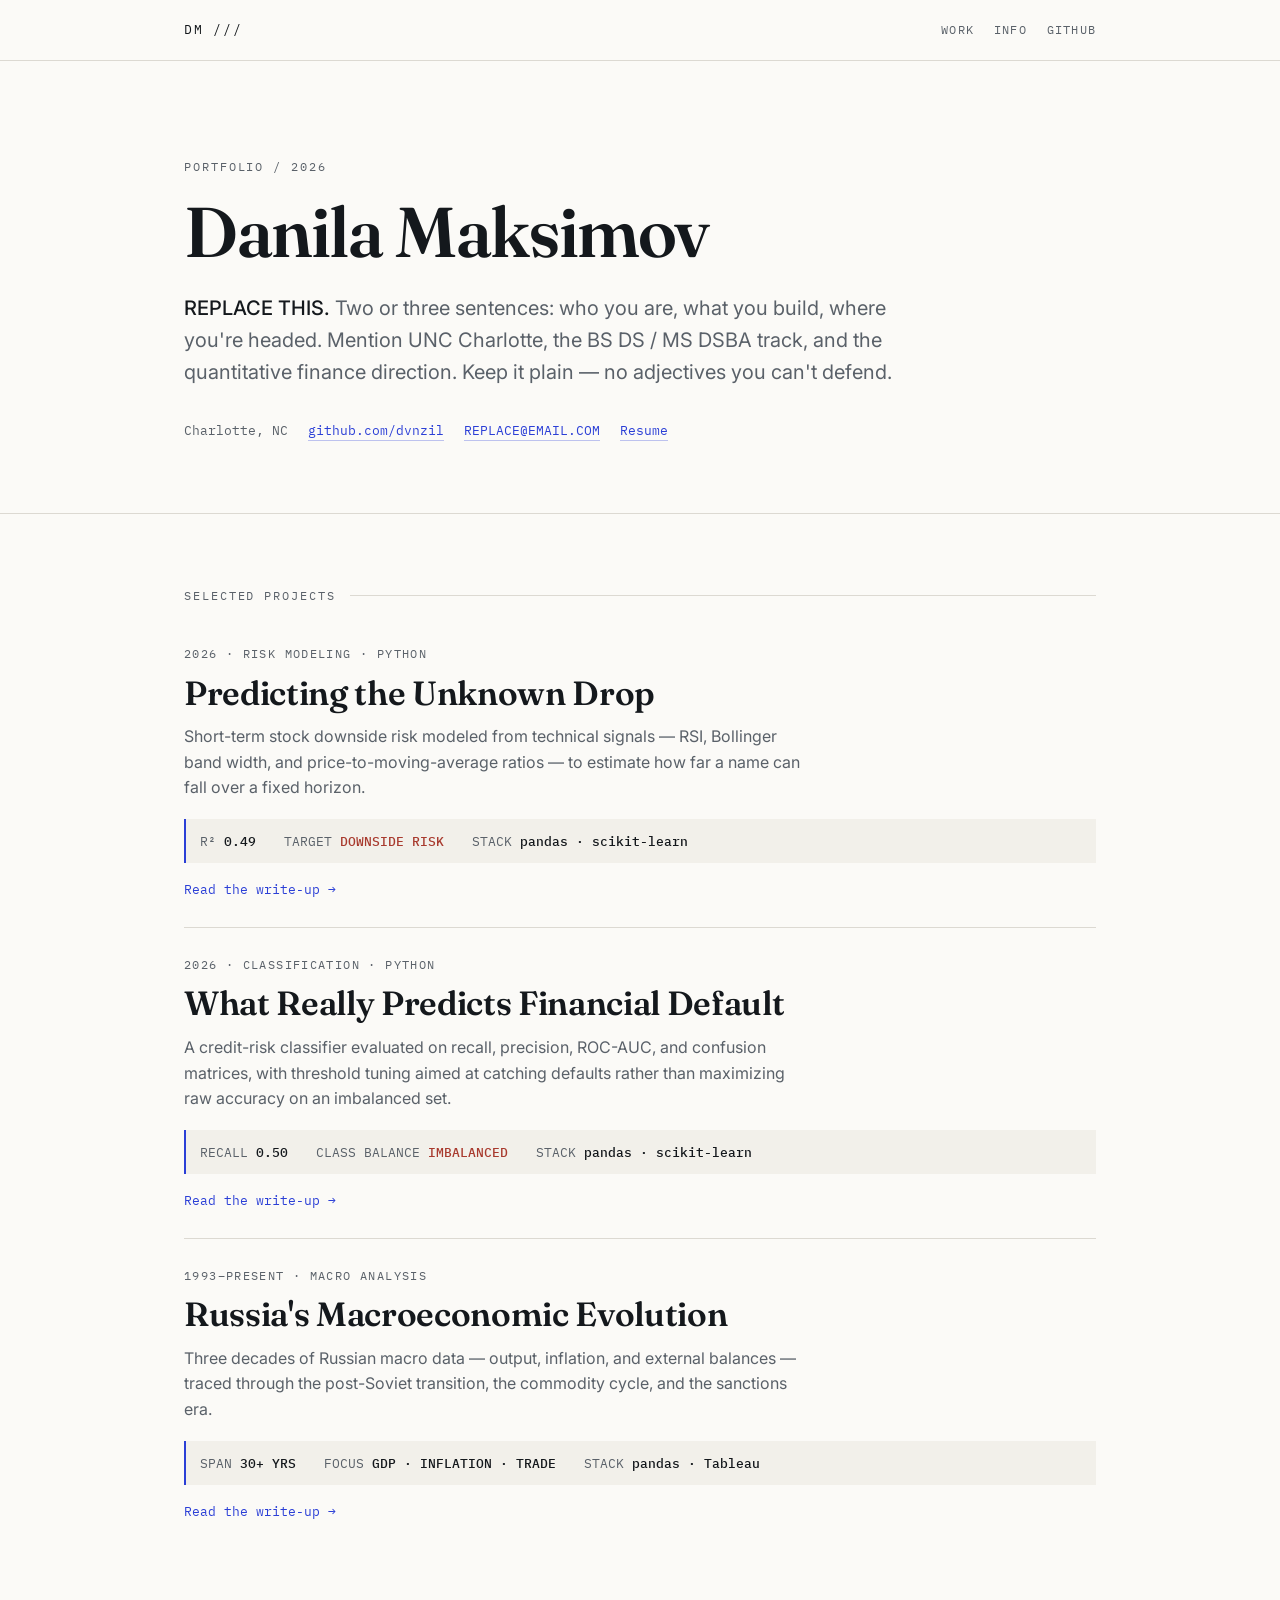
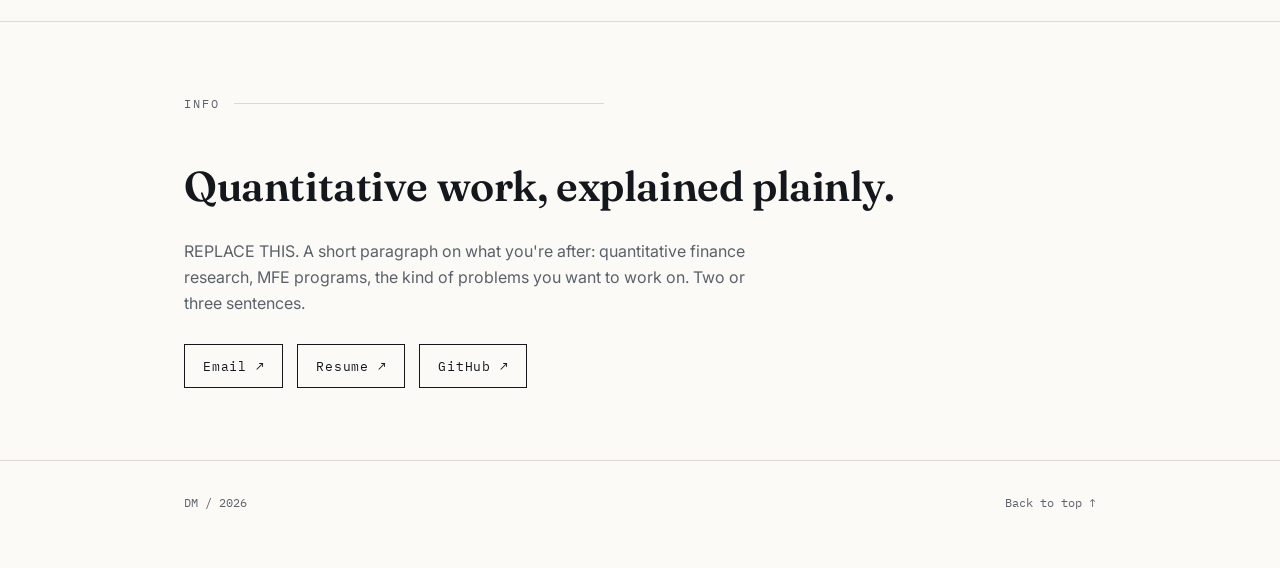
==== index.html @ 6eab7e69 "Initial portfolio" ====
<!DOCTYPE html>
<html lang="en">
<head>
<meta charset="utf-8">
<meta name="viewport" content="width=device-width, initial-scale=1">
<title>Danila Maksimov / Quantitative Data Science</title>
<meta name="description" content="Danila Maksimov — data science and quantitative finance projects.">
<link rel="preconnect" href="https://fonts.googleapis.com">
<link rel="preconnect" href="https://fonts.gstatic.com" crossorigin>
<link href="https://fonts.googleapis.com/css2?family=Fraunces:opsz,wght@9..144,400;9..144,600&family=Inter:wght@400;500;600&family=IBM+Plex+Mono:wght@400;500&display=swap" rel="stylesheet">
<link rel="stylesheet" href="assets/style.css">
</head>
<body>

<nav>
  <div class="wrap">
    <a class="mark" href="#top">DM ///</a>
    <div class="navlinks">
      <a href="#work">Work</a>
      <a href="#about">Info</a>
      <a href="https://github.com/dvnzil">GitHub</a>
    </div>
  </div>
</nav>

<header class="hero" id="top">
  <div class="wrap">
    <p class="eyebrow">Portfolio / 2026</p>
    <h1>Danila Maksimov</h1>
    <p class="lede">
      <strong>REPLACE THIS.</strong> Two or three sentences: who you are, what you build,
      where you're headed. Mention UNC Charlotte, the BS DS / MS DSBA track, and the
      quantitative finance direction. Keep it plain — no adjectives you can't defend.
    </p>
    <div class="meta">
      <span>Charlotte, NC</span>
      <a href="https://github.com/dvnzil">github.com/dvnzil</a>
      <a href="mailto:REPLACE@EMAIL.COM">REPLACE@EMAIL.COM</a>
      <a href="resume.pdf">Resume</a>
    </div>
  </div>
</header>

<section id="work">
  <div class="wrap">
    <p class="sec-label">Selected projects</p>

    <a class="project" href="projects/stock-downside-risk.html">
      <div class="tags">2026 · Risk modeling · Python</div>
      <h2>Predicting the Unknown Drop</h2>
      <p>Short-term stock downside risk modeled from technical signals — RSI, Bollinger
        band width, and price-to-moving-average ratios — to estimate how far a name can
        fall over a fixed horizon.</p>
      <div class="ledger">
        <span><span class="k">R²</span> <span class="v">0.49</span></span>
        <span><span class="k">TARGET</span> <span class="v neg">DOWNSIDE RISK</span></span>
        <span><span class="k">STACK</span> <span class="v">pandas · scikit-learn</span></span>
      </div>
      <div class="rowlinks"><span>Read the write-up <span class="arrow">→</span></span></div>
    </a>

    <a class="project" href="projects/credit-risk-classification.html">
      <div class="tags">2026 · Classification · Python</div>
      <h2>What Really Predicts Financial Default</h2>
      <p>A credit-risk classifier evaluated on recall, precision, ROC-AUC, and confusion
        matrices, with threshold tuning aimed at catching defaults rather than maximizing
        raw accuracy on an imbalanced set.</p>
      <div class="ledger">
        <span><span class="k">RECALL</span> <span class="v">0.50</span></span>
        <span><span class="k">CLASS BALANCE</span> <span class="v neg">IMBALANCED</span></span>
        <span><span class="k">STACK</span> <span class="v">pandas · scikit-learn</span></span>
      </div>
      <div class="rowlinks"><span>Read the write-up <span class="arrow">→</span></span></div>
    </a>

    <a class="project" href="projects/russia-macro.html">
      <div class="tags">1993–present · Macro analysis</div>
      <h2>Russia's Macroeconomic Evolution</h2>
      <p>Three decades of Russian macro data — output, inflation, and external balances —
        traced through the post-Soviet transition, the commodity cycle, and the sanctions
        era.</p>
      <div class="ledger">
        <span><span class="k">SPAN</span> <span class="v">30+ YRS</span></span>
        <span><span class="k">FOCUS</span> <span class="v">GDP · INFLATION · TRADE</span></span>
        <span><span class="k">STACK</span> <span class="v">pandas · Tableau</span></span>
      </div>
      <div class="rowlinks"><span>Read the write-up <span class="arrow">→</span></span></div>
    </a>

  </div>
</section>

<section id="about">
  <div class="wrap">
    <p class="sec-label">Info</p>
    <h2>Quantitative work, explained plainly.</h2>
    <p>REPLACE THIS. A short paragraph on what you're after: quantitative finance research,
      MFE programs, the kind of problems you want to work on. Two or three sentences.</p>
    <div class="cta">
      <a href="mailto:REPLACE@EMAIL.COM">Email ↗</a>
      <a href="resume.pdf">Resume ↗</a>
      <a href="https://github.com/dvnzil">GitHub ↗</a>
    </div>
  </div>
</section>

<footer>
  <div class="wrap" style="display:flex;justify-content:space-between;width:100%">
    <span>DM / 2026</span>
    <a href="#top">Back to top ↑</a>
  </div>
</footer>

</body>
</html>
---- assets/style.css ----
:root{
    --paper:#FBFAF7;
    --ink:#14181C;
    --ink-soft:#5A6169;
    --rule:#DCD9D2;
    --signal:#2B3FD6;
    --down:#A83A2E;
    --display:"Fraunces",Georgia,serif;
    --body:"Inter",system-ui,sans-serif;
    --mono:"IBM Plex Mono",ui-monospace,monospace;
  }
  *{box-sizing:border-box}
  html{scroll-behavior:smooth}
  @media (prefers-reduced-motion:reduce){html{scroll-behavior:auto}*{animation:none!important;transition:none!important}}
  body{
    margin:0;background:var(--paper);color:var(--ink);
    font-family:var(--body);font-size:16px;line-height:1.6;
    -webkit-font-smoothing:antialiased;
  }
  .wrap{max-width:960px;margin:0 auto;padding:0 24px}
  a{color:inherit}
  a:focus-visible{outline:2px solid var(--signal);outline-offset:3px}

  /* ---------- nav ---------- */
  nav{
    position:sticky;top:0;z-index:10;background:rgba(251,250,247,.92);
    backdrop-filter:blur(6px);border-bottom:1px solid var(--rule);
  }
  nav .wrap{display:flex;justify-content:space-between;align-items:center;height:60px;gap:16px}
  .mark{font-family:var(--mono);font-size:13px;letter-spacing:.14em;text-decoration:none}
  .navlinks{display:flex;gap:20px;font-family:var(--mono);font-size:12px;letter-spacing:.1em;text-transform:uppercase}
  .navlinks a{text-decoration:none;color:var(--ink-soft)}
  .navlinks a:hover{color:var(--signal)}

  /* ---------- hero ---------- */
  header.hero{padding:96px 0 72px;border-bottom:1px solid var(--rule)}
  .eyebrow{font-family:var(--mono);font-size:12px;letter-spacing:.16em;text-transform:uppercase;color:var(--ink-soft);margin:0 0 20px}
  h1{
    font-family:var(--display);font-weight:600;
    font-size:clamp(2.6rem,7vw,4.4rem);line-height:1.02;letter-spacing:-.02em;margin:0 0 24px;
  }
  .lede{font-size:clamp(1.05rem,2.2vw,1.25rem);max-width:56ch;color:var(--ink-soft);margin:0 0 32px}
  .lede strong{color:var(--ink);font-weight:500}
  .meta{display:flex;flex-wrap:wrap;gap:8px 20px;font-family:var(--mono);font-size:12.5px;color:var(--ink-soft)}
  .meta a{color:var(--signal);text-decoration:none;border-bottom:1px solid rgba(43,63,214,.3)}

  /* ---------- section frame ---------- */
  section{padding:72px 0;border-bottom:1px solid var(--rule)}
  .sec-label{
    font-family:var(--mono);font-size:12px;letter-spacing:.16em;text-transform:uppercase;
    color:var(--ink-soft);margin:0 0 40px;display:flex;align-items:center;gap:14px;
  }
  .sec-label::after{content:"";flex:1;height:1px;background:var(--rule)}

  /* ---------- project rows (signature: ledger line) ---------- */
  .project{display:block;text-decoration:none;padding:28px 0;border-top:1px solid var(--rule)}
  .project:first-of-type{border-top:none;padding-top:0}
  .project:hover h2{color:var(--signal)}
  .project:hover .arrow{transform:translateX(4px)}
  .tags{font-family:var(--mono);font-size:11.5px;letter-spacing:.12em;text-transform:uppercase;color:var(--ink-soft);margin-bottom:10px}
  .project h2{
    font-family:var(--display);font-weight:600;font-size:clamp(1.5rem,3.4vw,2.1rem);
    line-height:1.15;letter-spacing:-.01em;margin:0 0 12px;transition:color .18s ease;
  }
  .project p{margin:0 0 18px;max-width:62ch;color:var(--ink-soft)}
  .ledger{
    display:flex;flex-wrap:wrap;gap:6px 28px;font-family:var(--mono);font-size:12.5px;
    padding:12px 14px;background:#F2F0EA;border-left:2px solid var(--signal);
  }
  .ledger .k{color:var(--ink-soft)}
  .ledger .v{color:var(--ink);font-weight:500}
  .ledger .v.neg{color:var(--down)}
  .rowlinks{margin-top:16px;display:flex;flex-wrap:wrap;gap:18px;font-family:var(--mono);font-size:12.5px}
  .rowlinks span{color:var(--signal)}
  .arrow{display:inline-block;transition:transform .18s ease}

  /* ---------- about ---------- */
  #about h2{font-family:var(--display);font-weight:600;font-size:clamp(1.8rem,4vw,2.6rem);margin:0 0 20px;letter-spacing:-.01em}
  #about p{max-width:60ch;color:var(--ink-soft)}
  .cta{display:flex;flex-wrap:wrap;gap:14px;margin-top:28px}
  .cta a{
    font-family:var(--mono);font-size:12.5px;letter-spacing:.06em;text-decoration:none;
    padding:11px 18px;border:1px solid var(--ink);
  }
  .cta a:hover{background:var(--ink);color:var(--paper)}

  footer{padding:32px 0 56px;font-family:var(--mono);font-size:12px;color:var(--ink-soft);display:flex;justify-content:space-between}
  footer a{text-decoration:none}

/* ---------- project article pages ---------- */
article.post{padding:72px 0 24px}
article.post .kicker{font-family:var(--mono);font-size:12px;letter-spacing:.16em;text-transform:uppercase;color:var(--ink-soft);margin:0 0 18px}
article.post h1{font-size:clamp(2.1rem,5.5vw,3.2rem);margin-bottom:20px}
article.post .standfirst{font-size:1.15rem;max-width:58ch;color:var(--ink-soft);margin:0 0 32px}
article.post h2{font-family:var(--display);font-weight:600;font-size:1.5rem;letter-spacing:-.01em;margin:48px 0 14px}
article.post p,article.post li{max-width:66ch}
article.post img{max-width:100%;height:auto;border:1px solid var(--rule);margin:24px 0}
article.post figcaption{font-family:var(--mono);font-size:12px;color:var(--ink-soft);margin-top:-14px}
article.post code{font-family:var(--mono);font-size:.9em;background:#F2F0EA;padding:2px 5px}
.backlink{font-family:var(--mono);font-size:12.5px;text-decoration:none;color:var(--signal);display:inline-block;margin:40px 0 72px}
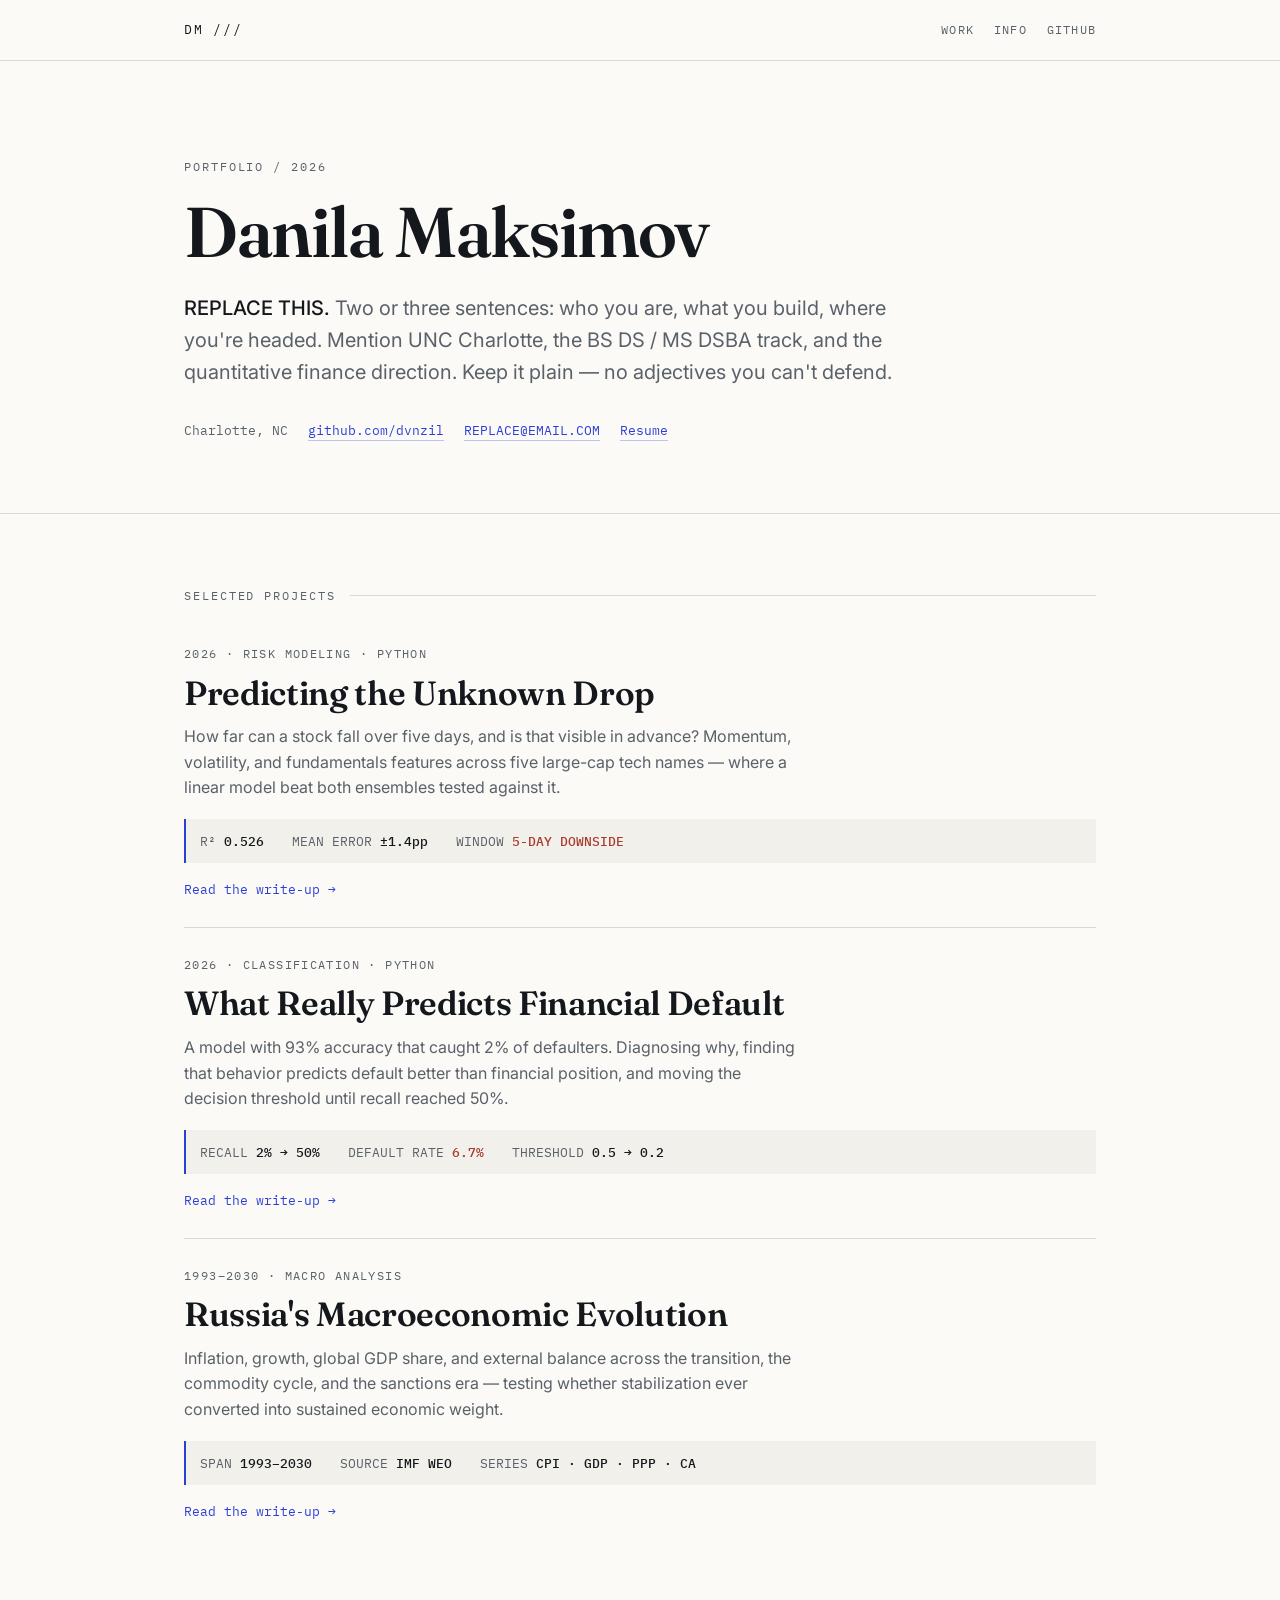
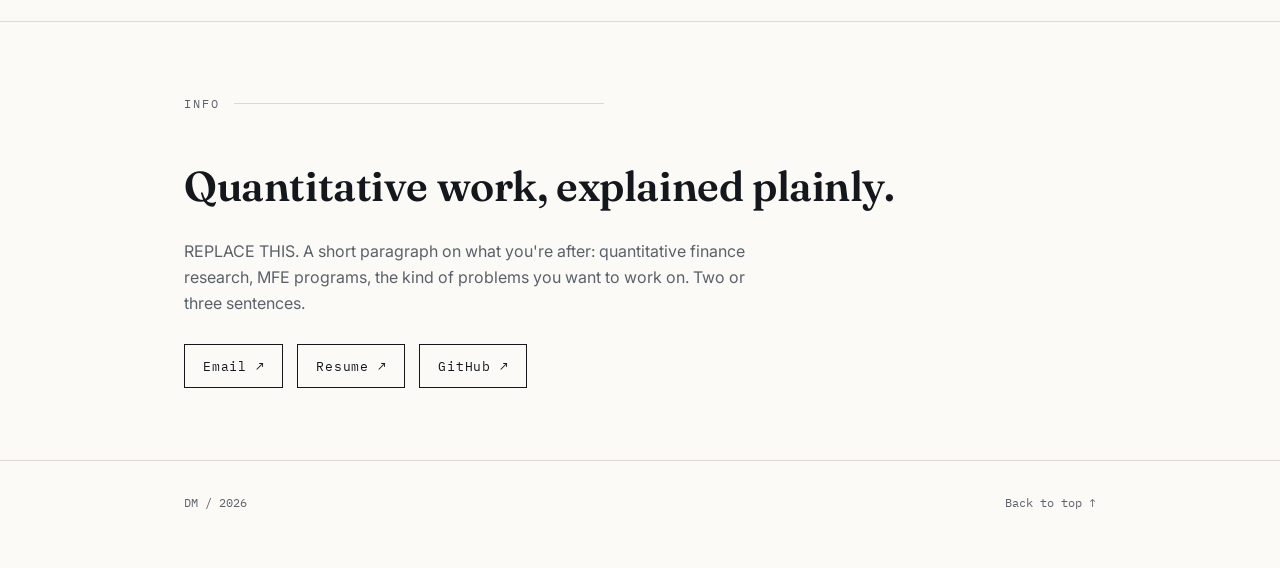
==== commit 41805ce2: "Migrate project write-ups from Wix" ====
--- a/index.html
+++ b/index.html
@@ -48,13 +48,13 @@
     <a class="project" href="projects/stock-downside-risk.html">
       <div class="tags">2026 · Risk modeling · Python</div>
       <h2>Predicting the Unknown Drop</h2>
-      <p>Short-term stock downside risk modeled from technical signals — RSI, Bollinger
-        band width, and price-to-moving-average ratios — to estimate how far a name can
-        fall over a fixed horizon.</p>
+      <p>How far can a stock fall over five days, and is that visible in advance? Momentum,
+        volatility, and fundamentals features across five large-cap tech names — where a
+        linear model beat both ensembles tested against it.</p>
       <div class="ledger">
-        <span><span class="k">R²</span> <span class="v">0.49</span></span>
-        <span><span class="k">TARGET</span> <span class="v neg">DOWNSIDE RISK</span></span>
-        <span><span class="k">STACK</span> <span class="v">pandas · scikit-learn</span></span>
+        <span><span class="k">R²</span> <span class="v">0.526</span></span>
+        <span><span class="k">MEAN ERROR</span> <span class="v">±1.4pp</span></span>
+        <span><span class="k">WINDOW</span> <span class="v neg">5-DAY DOWNSIDE</span></span>
       </div>
       <div class="rowlinks"><span>Read the write-up <span class="arrow">→</span></span></div>
     </a>
@@ -62,27 +62,27 @@
     <a class="project" href="projects/credit-risk-classification.html">
       <div class="tags">2026 · Classification · Python</div>
       <h2>What Really Predicts Financial Default</h2>
-      <p>A credit-risk classifier evaluated on recall, precision, ROC-AUC, and confusion
-        matrices, with threshold tuning aimed at catching defaults rather than maximizing
-        raw accuracy on an imbalanced set.</p>
+      <p>A model with 93% accuracy that caught 2% of defaulters. Diagnosing why, finding
+        that behavior predicts default better than financial position, and moving the
+        decision threshold until recall reached 50%.</p>
       <div class="ledger">
-        <span><span class="k">RECALL</span> <span class="v">0.50</span></span>
-        <span><span class="k">CLASS BALANCE</span> <span class="v neg">IMBALANCED</span></span>
-        <span><span class="k">STACK</span> <span class="v">pandas · scikit-learn</span></span>
+        <span><span class="k">RECALL</span> <span class="v">2% → 50%</span></span>
+        <span><span class="k">DEFAULT RATE</span> <span class="v neg">6.7%</span></span>
+        <span><span class="k">THRESHOLD</span> <span class="v">0.5 → 0.2</span></span>
       </div>
       <div class="rowlinks"><span>Read the write-up <span class="arrow">→</span></span></div>
     </a>
 
     <a class="project" href="projects/russia-macro.html">
-      <div class="tags">1993–present · Macro analysis</div>
+      <div class="tags">1993–2030 · Macro analysis</div>
       <h2>Russia's Macroeconomic Evolution</h2>
-      <p>Three decades of Russian macro data — output, inflation, and external balances —
-        traced through the post-Soviet transition, the commodity cycle, and the sanctions
-        era.</p>
+      <p>Inflation, growth, global GDP share, and external balance across the transition,
+        the commodity cycle, and the sanctions era — testing whether stabilization ever
+        converted into sustained economic weight.</p>
       <div class="ledger">
-        <span><span class="k">SPAN</span> <span class="v">30+ YRS</span></span>
-        <span><span class="k">FOCUS</span> <span class="v">GDP · INFLATION · TRADE</span></span>
-        <span><span class="k">STACK</span> <span class="v">pandas · Tableau</span></span>
+        <span><span class="k">SPAN</span> <span class="v">1993–2030</span></span>
+        <span><span class="k">SOURCE</span> <span class="v">IMF WEO</span></span>
+        <span><span class="k">SERIES</span> <span class="v">CPI · GDP · PPP · CA</span></span>
       </div>
       <div class="rowlinks"><span>Read the write-up <span class="arrow">→</span></span></div>
     </a>
--- a/assets/style.css
+++ b/assets/style.css
@@ -98,3 +98,8 @@
 article.post figcaption{font-family:var(--mono);font-size:12px;color:var(--ink-soft);margin-top:-14px}
 article.post code{font-family:var(--mono);font-size:.9em;background:#F2F0EA;padding:2px 5px}
 .backlink{font-family:var(--mono);font-size:12.5px;text-decoration:none;color:var(--signal);display:inline-block;margin:40px 0 72px}
+article.post figure{margin:28px 0}
+article.post figure img{margin:0 0 10px}
+article.post ul{max-width:66ch;padding-left:20px}
+article.post ul li{margin-bottom:8px}
+article.post a{color:var(--signal)}
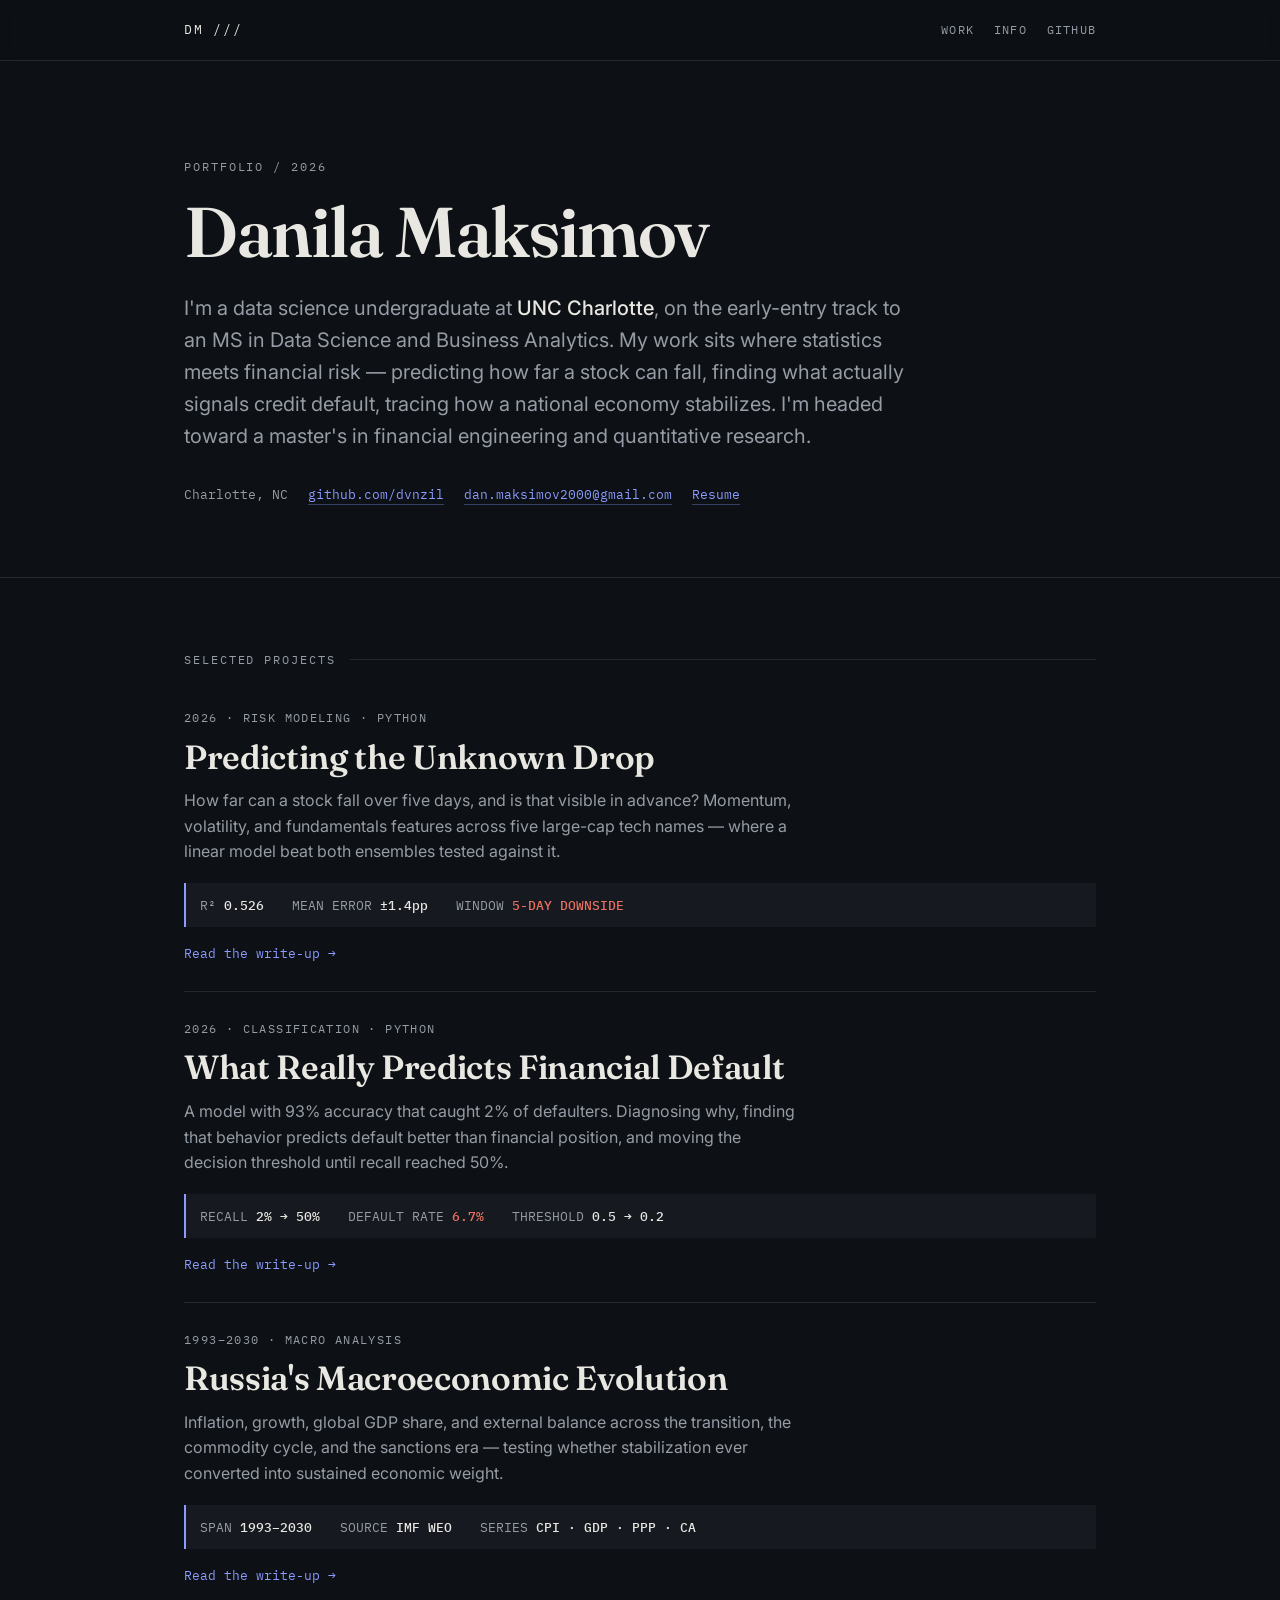
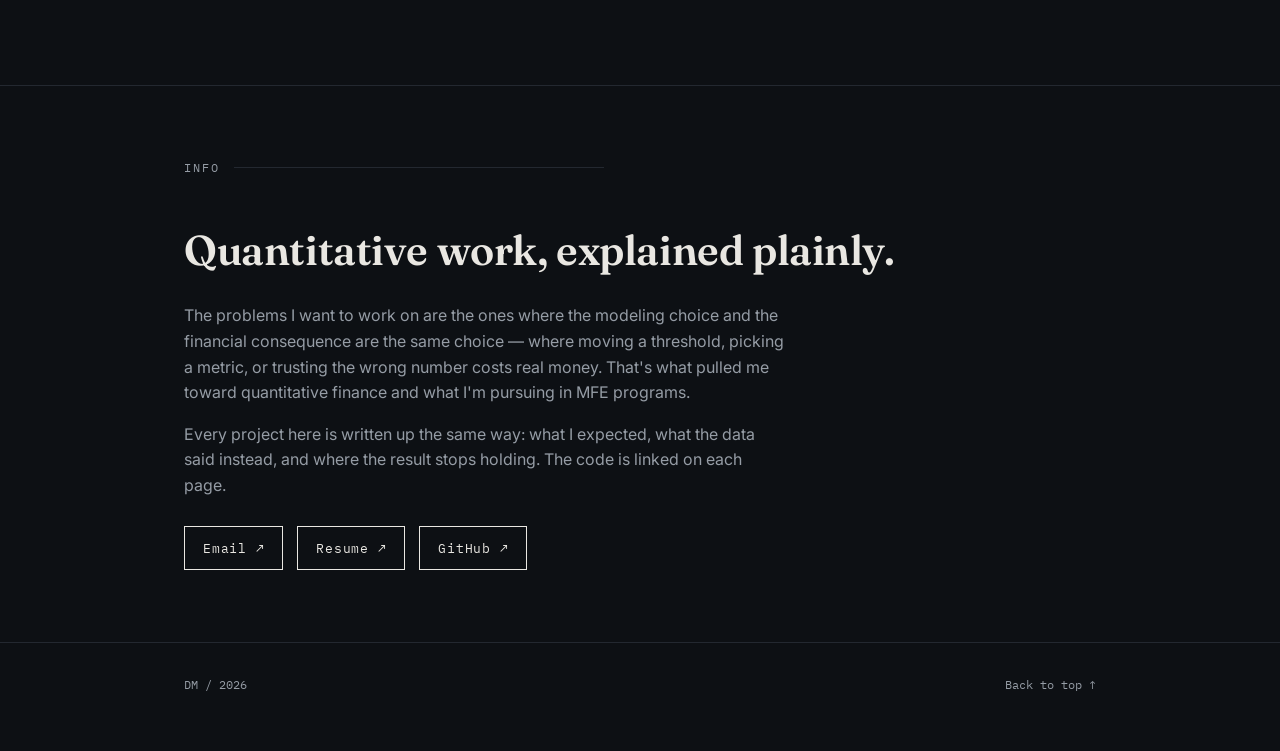
==== commit 8a2f9be0: "Dark theme, full write-ups, resume" ====
--- a/index.html
+++ b/index.html
@@ -28,14 +28,16 @@
     <p class="eyebrow">Portfolio / 2026</p>
     <h1>Danila Maksimov</h1>
     <p class="lede">
-      <strong>REPLACE THIS.</strong> Two or three sentences: who you are, what you build,
-      where you're headed. Mention UNC Charlotte, the BS DS / MS DSBA track, and the
-      quantitative finance direction. Keep it plain — no adjectives you can't defend.
+      I'm a data science undergraduate at <strong>UNC Charlotte</strong>, on the early-entry
+      track to an MS in Data Science and Business Analytics. My work sits where statistics
+      meets financial risk — predicting how far a stock can fall, finding what actually
+      signals credit default, tracing how a national economy stabilizes. I'm headed toward
+      a master's in financial engineering and quantitative research.
     </p>
     <div class="meta">
       <span>Charlotte, NC</span>
       <a href="https://github.com/dvnzil">github.com/dvnzil</a>
-      <a href="mailto:REPLACE@EMAIL.COM">REPLACE@EMAIL.COM</a>
+      <a href="mailto:dan.maksimov2000@gmail.com">dan.maksimov2000@gmail.com</a>
       <a href="resume.pdf">Resume</a>
     </div>
   </div>
@@ -94,10 +96,14 @@
   <div class="wrap">
     <p class="sec-label">Info</p>
     <h2>Quantitative work, explained plainly.</h2>
-    <p>REPLACE THIS. A short paragraph on what you're after: quantitative finance research,
-      MFE programs, the kind of problems you want to work on. Two or three sentences.</p>
+    <p>The problems I want to work on are the ones where the modeling choice and the
+      financial consequence are the same choice — where moving a threshold, picking a
+      metric, or trusting the wrong number costs real money. That's what pulled me toward
+      quantitative finance and what I'm pursuing in MFE programs.</p>
+    <p>Every project here is written up the same way: what I expected, what the data said
+      instead, and where the result stops holding. The code is linked on each page.</p>
     <div class="cta">
-      <a href="mailto:REPLACE@EMAIL.COM">Email ↗</a>
+      <a href="mailto:dan.maksimov2000@gmail.com">Email ↗</a>
       <a href="resume.pdf">Resume ↗</a>
       <a href="https://github.com/dvnzil">GitHub ↗</a>
     </div>
--- a/assets/style.css
+++ b/assets/style.css
@@ -1,10 +1,11 @@
 :root{
-    --paper:#FBFAF7;
-    --ink:#14181C;
-    --ink-soft:#5A6169;
-    --rule:#DCD9D2;
-    --signal:#2B3FD6;
-    --down:#A83A2E;
+    --paper:#0D1014;
+    --ink:#E9E7E2;
+    --ink-soft:#959CA5;
+    --rule:#232830;
+    --panel:#161A20;
+    --signal:#8B9BFF;
+    --down:#E8705F;
     --display:"Fraunces",Georgia,serif;
     --body:"Inter",system-ui,sans-serif;
     --mono:"IBM Plex Mono",ui-monospace,monospace;
@@ -23,7 +24,7 @@
 
   /* ---------- nav ---------- */
   nav{
-    position:sticky;top:0;z-index:10;background:rgba(251,250,247,.92);
+    position:sticky;top:0;z-index:10;background:rgba(13,16,20,.92);
     backdrop-filter:blur(6px);border-bottom:1px solid var(--rule);
   }
   nav .wrap{display:flex;justify-content:space-between;align-items:center;height:60px;gap:16px}
@@ -42,7 +43,7 @@
   .lede{font-size:clamp(1.05rem,2.2vw,1.25rem);max-width:56ch;color:var(--ink-soft);margin:0 0 32px}
   .lede strong{color:var(--ink);font-weight:500}
   .meta{display:flex;flex-wrap:wrap;gap:8px 20px;font-family:var(--mono);font-size:12.5px;color:var(--ink-soft)}
-  .meta a{color:var(--signal);text-decoration:none;border-bottom:1px solid rgba(43,63,214,.3)}
+  .meta a{color:var(--signal);text-decoration:none;border-bottom:1px solid rgba(139,155,255,.35)}
 
   /* ---------- section frame ---------- */
   section{padding:72px 0;border-bottom:1px solid var(--rule)}
@@ -65,7 +66,7 @@
   .project p{margin:0 0 18px;max-width:62ch;color:var(--ink-soft)}
   .ledger{
     display:flex;flex-wrap:wrap;gap:6px 28px;font-family:var(--mono);font-size:12.5px;
-    padding:12px 14px;background:#F2F0EA;border-left:2px solid var(--signal);
+    padding:12px 14px;background:var(--panel);border-left:2px solid var(--signal);
   }
   .ledger .k{color:var(--ink-soft)}
   .ledger .v{color:var(--ink);font-weight:500}
@@ -94,12 +95,13 @@
 article.post .standfirst{font-size:1.15rem;max-width:58ch;color:var(--ink-soft);margin:0 0 32px}
 article.post h2{font-family:var(--display);font-weight:600;font-size:1.5rem;letter-spacing:-.01em;margin:48px 0 14px}
 article.post p,article.post li{max-width:66ch}
-article.post img{max-width:100%;height:auto;border:1px solid var(--rule);margin:24px 0}
+article.post img{max-width:100%;height:auto;border:1px solid var(--rule);border-radius:2px;margin:24px 0;background:#fff}
 article.post figcaption{font-family:var(--mono);font-size:12px;color:var(--ink-soft);margin-top:-14px}
-article.post code{font-family:var(--mono);font-size:.9em;background:#F2F0EA;padding:2px 5px}
+article.post code{font-family:var(--mono);font-size:.9em;background:var(--panel);padding:2px 5px}
 .backlink{font-family:var(--mono);font-size:12.5px;text-decoration:none;color:var(--signal);display:inline-block;margin:40px 0 72px}
 article.post figure{margin:28px 0}
 article.post figure img{margin:0 0 10px}
 article.post ul{max-width:66ch;padding-left:20px}
 article.post ul li{margin-bottom:8px}
 article.post a{color:var(--signal)}
+article.post h3{font-family:var(--body);font-weight:600;font-size:1.05rem;margin:32px 0 10px;color:var(--ink)}
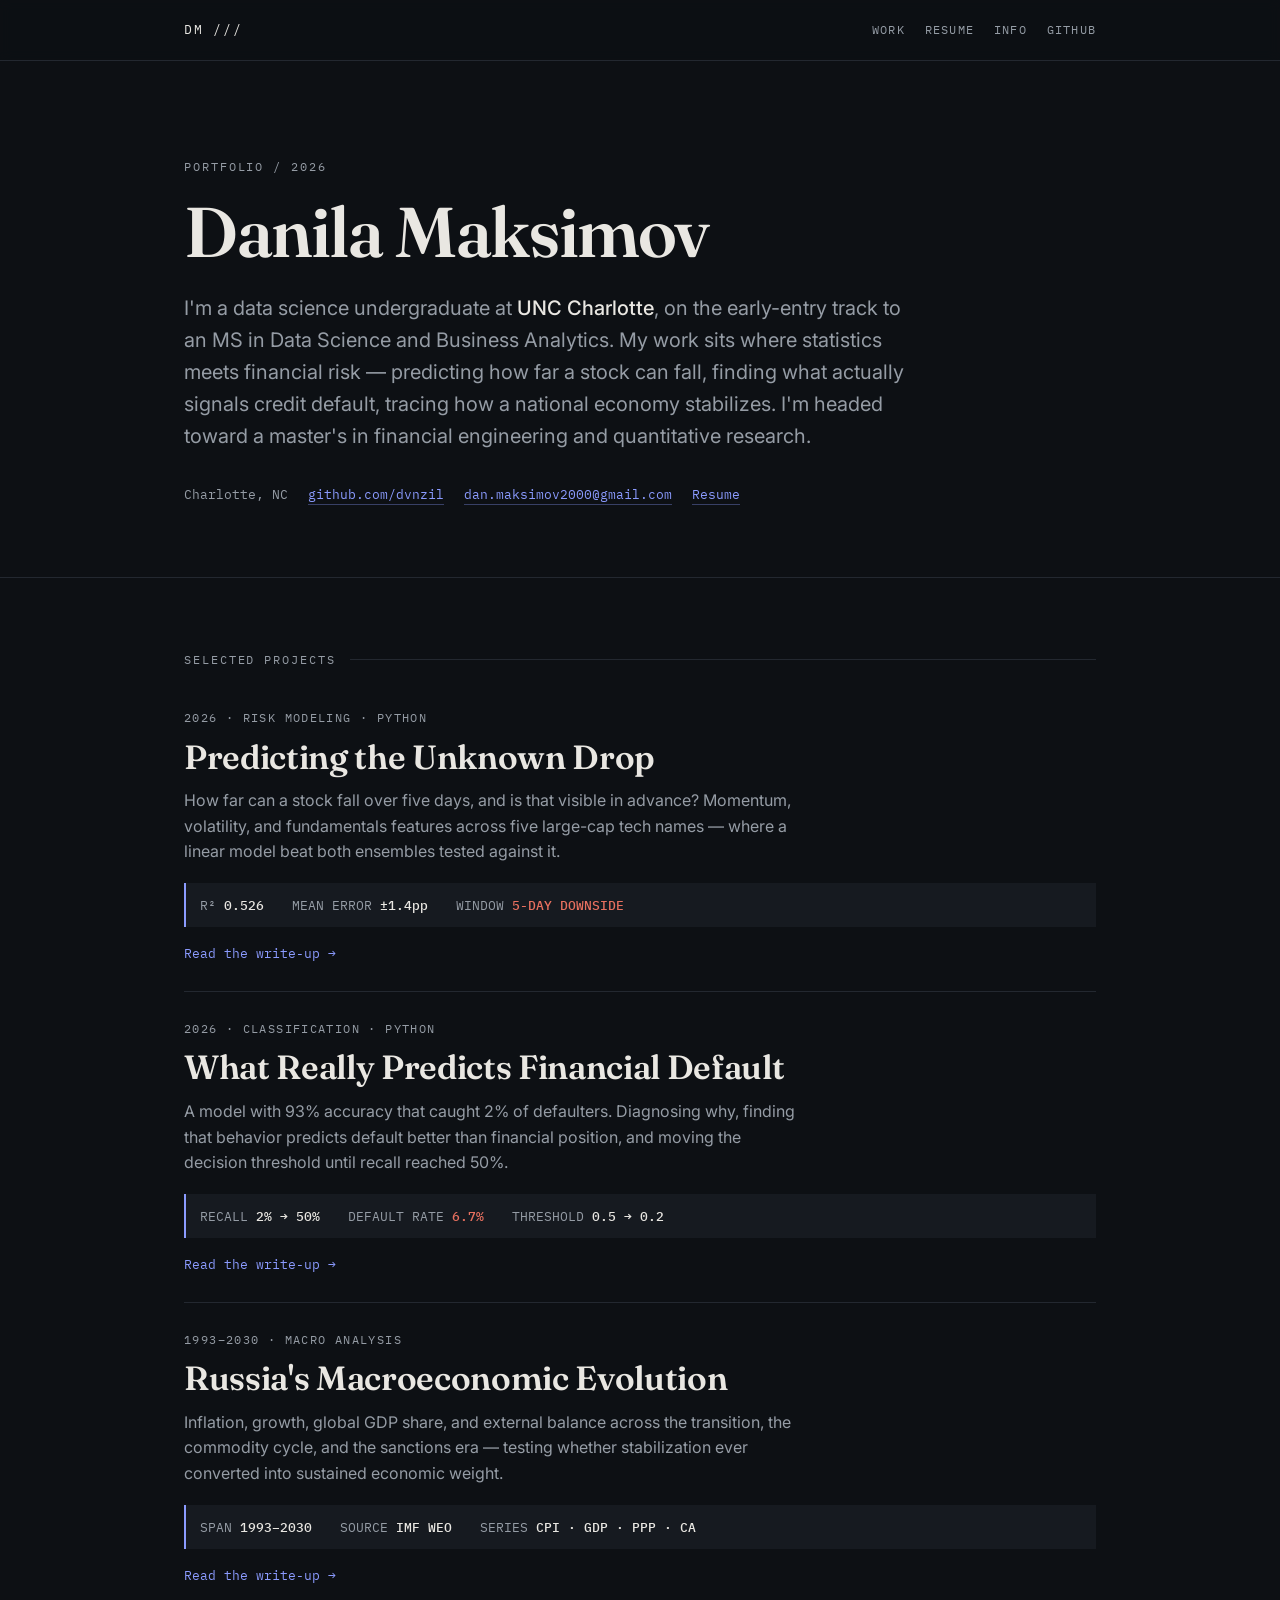
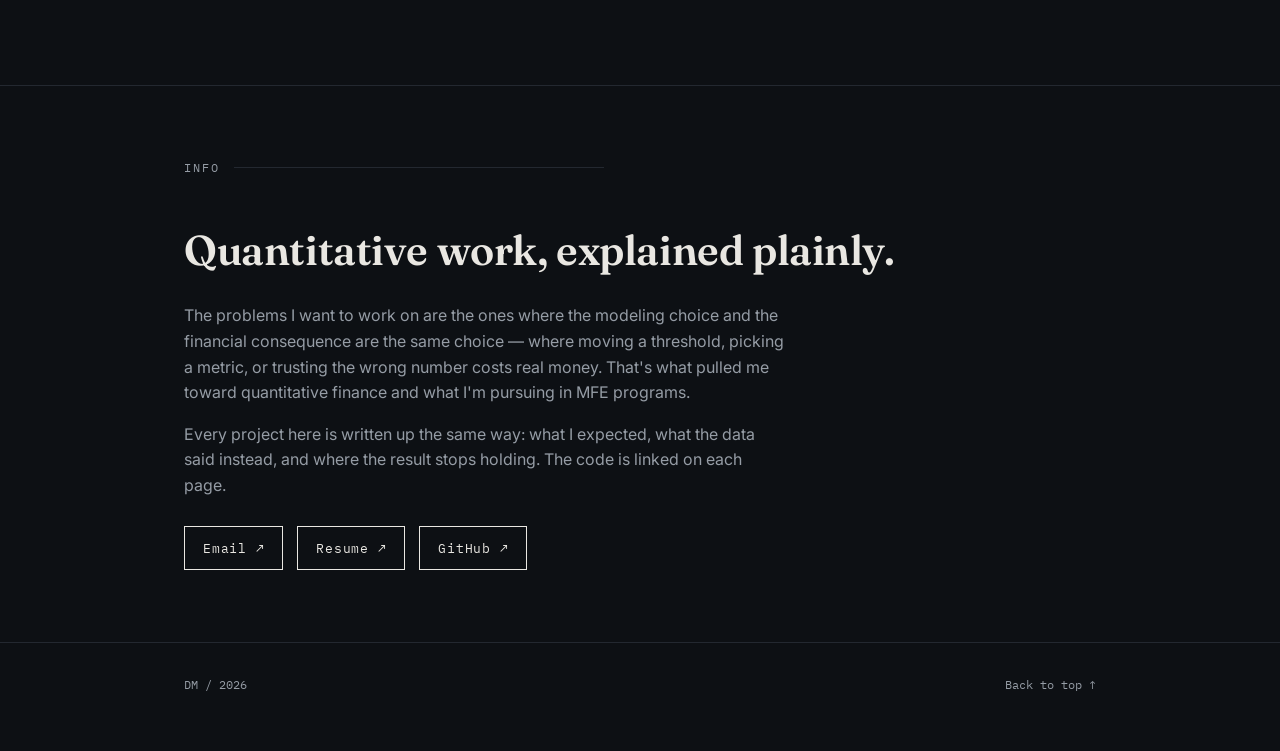
==== commit a52deaa6: "Add resume page, dark theme, full write-ups" ====
--- a/index.html
+++ b/index.html
@@ -17,6 +17,7 @@
     <a class="mark" href="#top">DM ///</a>
     <div class="navlinks">
       <a href="#work">Work</a>
+      <a href="resume.html">Resume</a>
       <a href="#about">Info</a>
       <a href="https://github.com/dvnzil">GitHub</a>
     </div>
@@ -38,7 +39,7 @@
       <span>Charlotte, NC</span>
       <a href="https://github.com/dvnzil">github.com/dvnzil</a>
       <a href="mailto:dan.maksimov2000@gmail.com">dan.maksimov2000@gmail.com</a>
-      <a href="resume.pdf">Resume</a>
+      <a href="resume.html">Resume</a>
     </div>
   </div>
 </header>
@@ -104,7 +105,7 @@
       instead, and where the result stops holding. The code is linked on each page.</p>
     <div class="cta">
       <a href="mailto:dan.maksimov2000@gmail.com">Email ↗</a>
-      <a href="resume.pdf">Resume ↗</a>
+      <a href="resume.html">Resume ↗</a>
       <a href="https://github.com/dvnzil">GitHub ↗</a>
     </div>
   </div>
--- a/assets/style.css
+++ b/assets/style.css
@@ -105,3 +105,24 @@
 article.post ul li{margin-bottom:8px}
 article.post a{color:var(--signal)}
 article.post h3{font-family:var(--body);font-weight:600;font-size:1.05rem;margin:32px 0 10px;color:var(--ink)}
+
+/* ---------- resume page ---------- */
+.navlinks a.current{color:var(--ink);border-bottom:1px solid var(--signal);padding-bottom:2px}
+.resume-actions{display:flex;flex-wrap:wrap;gap:12px;margin:0 0 28px}
+.resume-actions a{
+  font-family:var(--mono);font-size:12.5px;letter-spacing:.06em;text-decoration:none;
+  color:var(--ink);padding:10px 16px;border:1px solid var(--rule);background:var(--panel);
+}
+.resume-actions a:hover{border-color:var(--signal);color:var(--signal)}
+.pdf-frame{
+  width:100%;aspect-ratio:8.5/11;max-height:1100px;
+  border:1px solid var(--rule);background:var(--panel);margin-bottom:8px;
+}
+.pdf-frame object,.pdf-frame iframe{width:100%;height:100%;border:0;display:block}
+.pdf-fallback{
+  padding:40px 24px;text-align:center;color:var(--ink-soft);
+  font-family:var(--mono);font-size:13px;max-width:none;
+}
+@media (max-width:640px){
+  .pdf-frame{aspect-ratio:auto;height:70vh}
+}
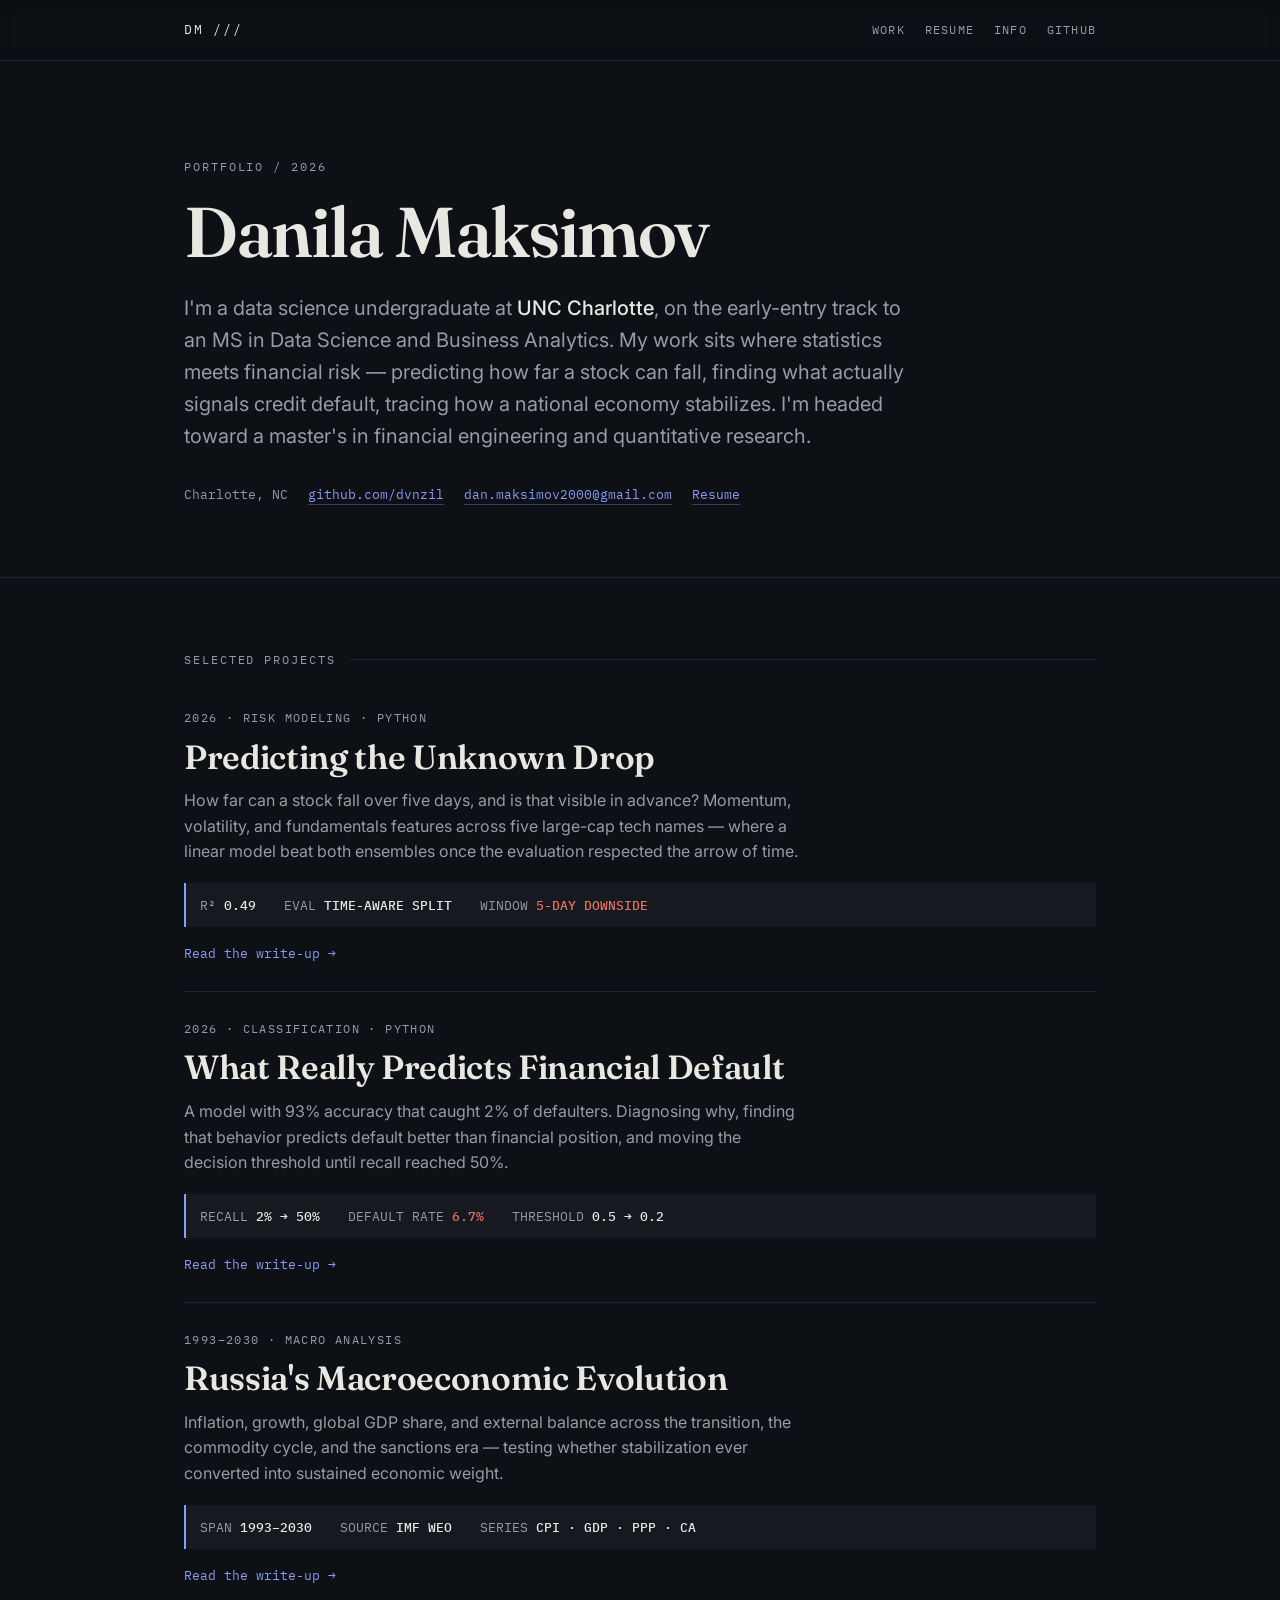
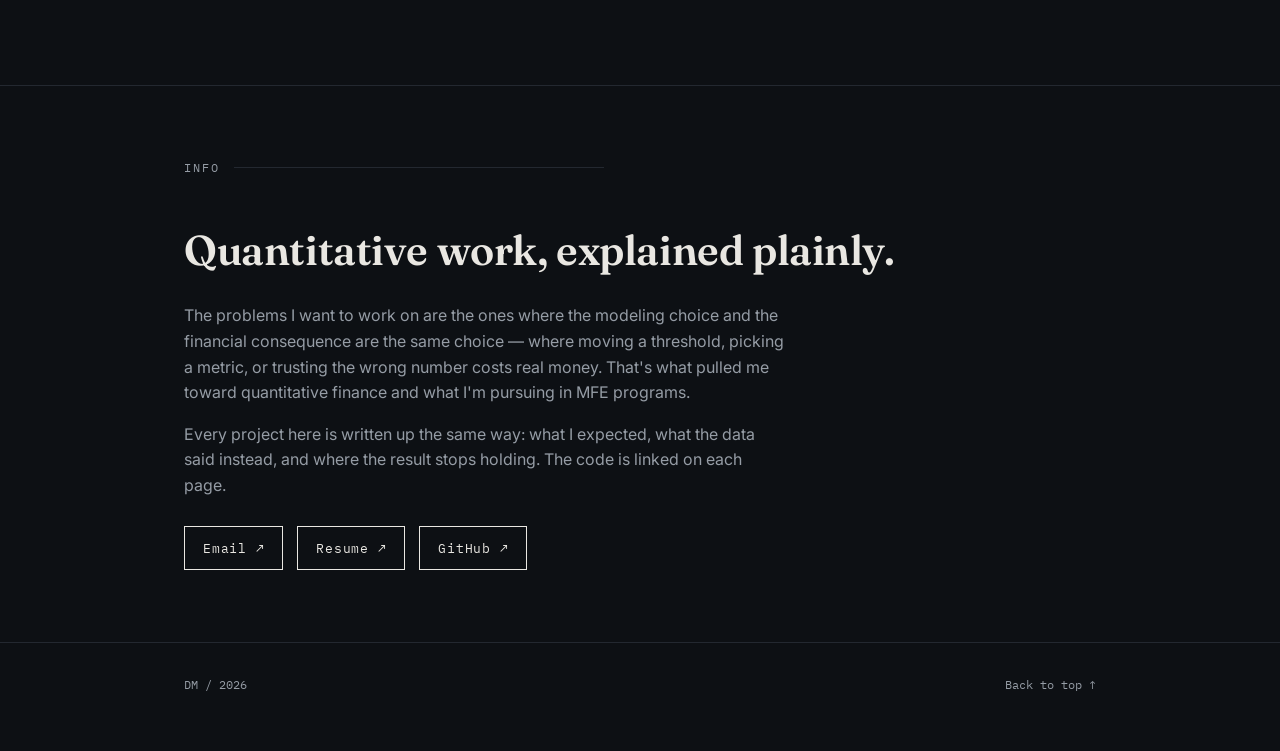
==== commit bed09bc8: "Correct R2 to time-aware split, add projects index and resume page" ====
--- a/index.html
+++ b/index.html
@@ -53,10 +53,10 @@
       <h2>Predicting the Unknown Drop</h2>
       <p>How far can a stock fall over five days, and is that visible in advance? Momentum,
         volatility, and fundamentals features across five large-cap tech names — where a
-        linear model beat both ensembles tested against it.</p>
+        linear model beat both ensembles once the evaluation respected the arrow of time.</p>
       <div class="ledger">
-        <span><span class="k">R²</span> <span class="v">0.526</span></span>
-        <span><span class="k">MEAN ERROR</span> <span class="v">±1.4pp</span></span>
+        <span><span class="k">R²</span> <span class="v">0.49</span></span>
+        <span><span class="k">EVAL</span> <span class="v">TIME-AWARE SPLIT</span></span>
         <span><span class="k">WINDOW</span> <span class="v neg">5-DAY DOWNSIDE</span></span>
       </div>
       <div class="rowlinks"><span>Read the write-up <span class="arrow">→</span></span></div>
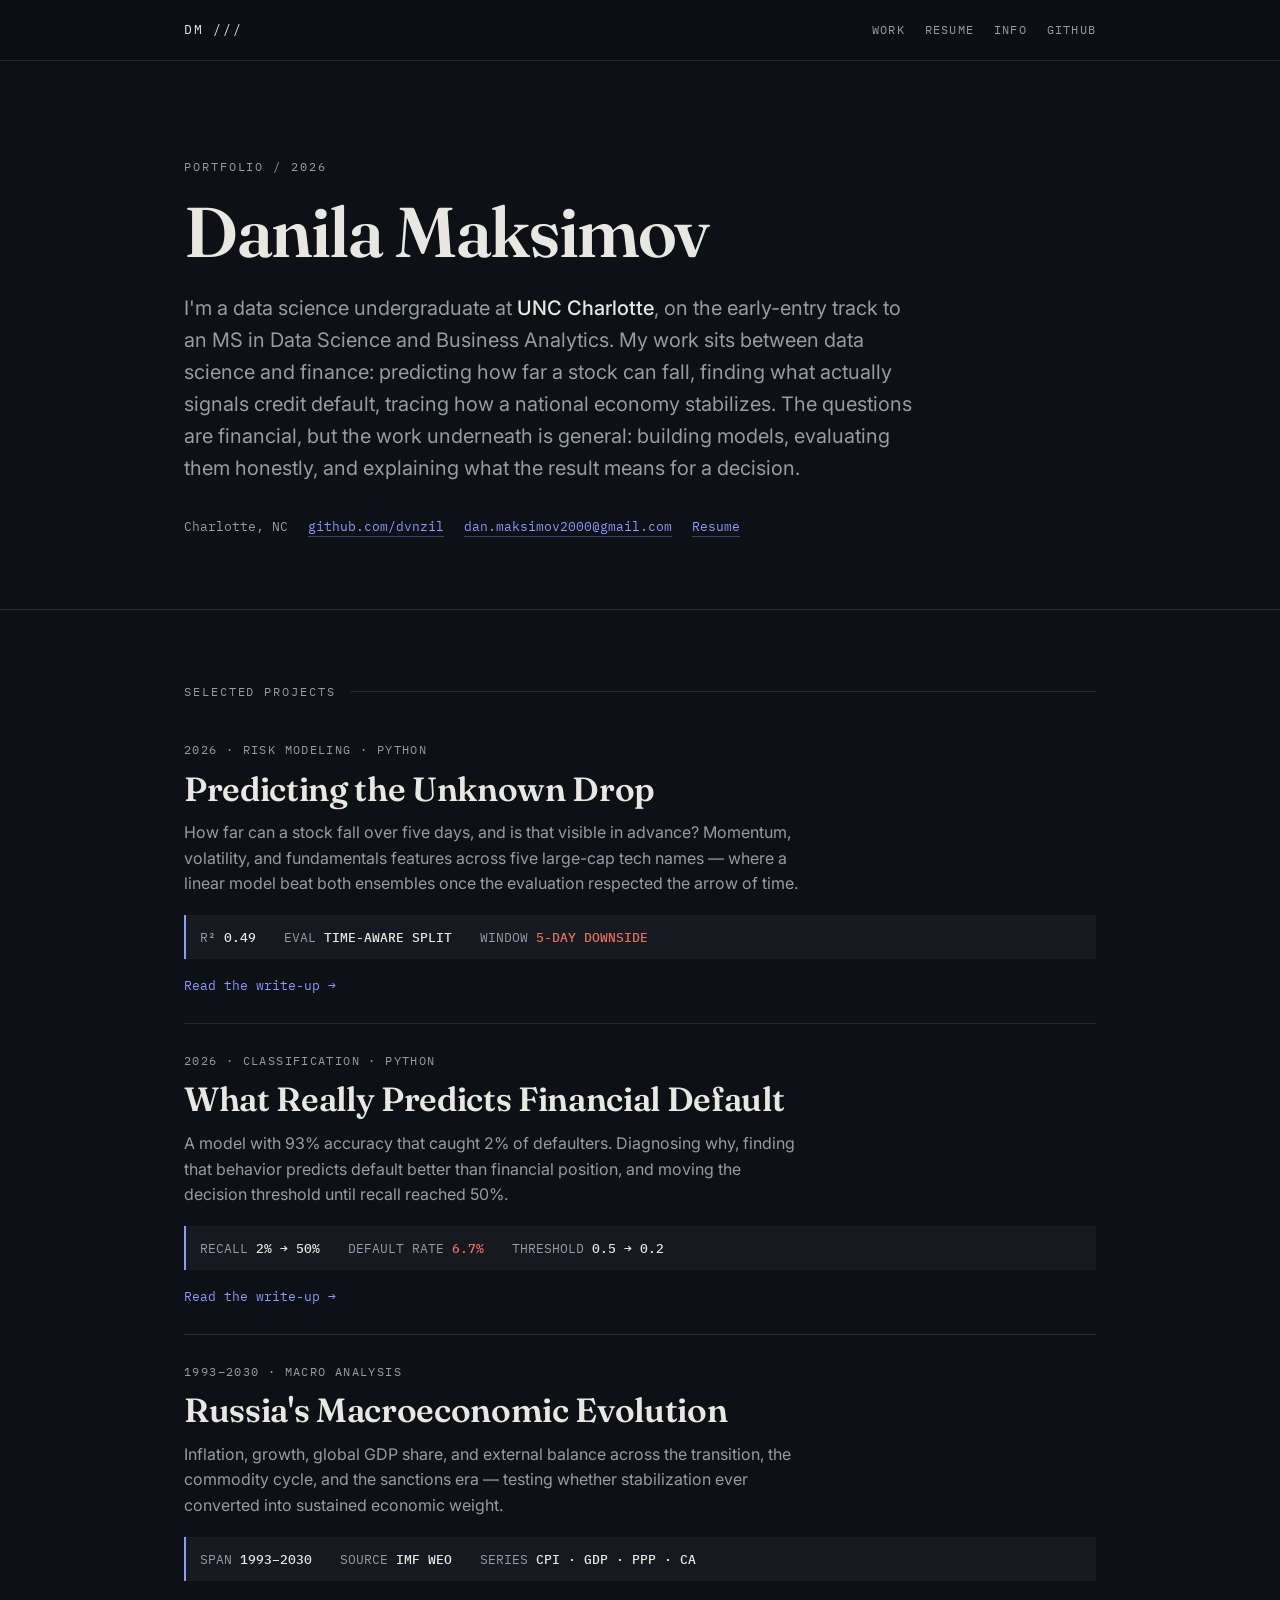
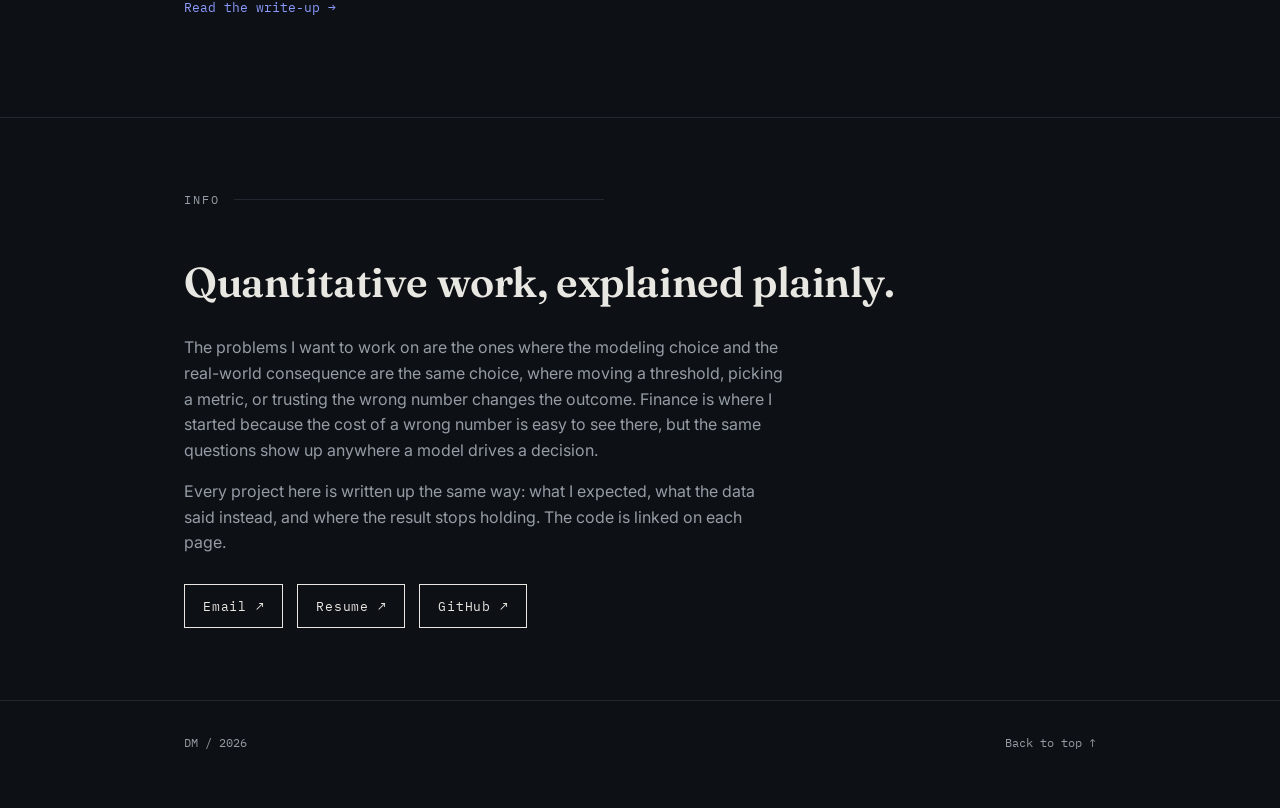
==== commit 7f56ac67: "Broaden homepage copy beyond finance" ====
--- a/index.html
+++ b/index.html
@@ -4,7 +4,7 @@
 <meta charset="utf-8">
 <meta name="viewport" content="width=device-width, initial-scale=1">
 <title>Danila Maksimov / Quantitative Data Science</title>
-<meta name="description" content="Danila Maksimov — data science and quantitative finance projects.">
+<meta name="description" content="Danila Maksimov: data science, machine learning, and quantitative analysis projects.">
 <link rel="preconnect" href="https://fonts.googleapis.com">
 <link rel="preconnect" href="https://fonts.gstatic.com" crossorigin>
 <link href="https://fonts.googleapis.com/css2?family=Fraunces:opsz,wght@9..144,400;9..144,600&family=Inter:wght@400;500;600&family=IBM+Plex+Mono:wght@400;500&display=swap" rel="stylesheet">
@@ -30,10 +30,11 @@
     <h1>Danila Maksimov</h1>
     <p class="lede">
       I'm a data science undergraduate at <strong>UNC Charlotte</strong>, on the early-entry
-      track to an MS in Data Science and Business Analytics. My work sits where statistics
-      meets financial risk — predicting how far a stock can fall, finding what actually
-      signals credit default, tracing how a national economy stabilizes. I'm headed toward
-      a master's in financial engineering and quantitative research.
+      track to an MS in Data Science and Business Analytics. My work sits between data
+      science and finance: predicting how far a stock can fall, finding what actually
+      signals credit default, tracing how a national economy stabilizes. The questions are
+      financial, but the work underneath is general: building models, evaluating them
+      honestly, and explaining what the result means for a decision.
     </p>
     <div class="meta">
       <span>Charlotte, NC</span>
@@ -98,9 +99,10 @@
     <p class="sec-label">Info</p>
     <h2>Quantitative work, explained plainly.</h2>
     <p>The problems I want to work on are the ones where the modeling choice and the
-      financial consequence are the same choice — where moving a threshold, picking a
-      metric, or trusting the wrong number costs real money. That's what pulled me toward
-      quantitative finance and what I'm pursuing in MFE programs.</p>
+      real-world consequence are the same choice, where moving a threshold, picking a
+      metric, or trusting the wrong number changes the outcome. Finance is where I started
+      because the cost of a wrong number is easy to see there, but the same questions show
+      up anywhere a model drives a decision.</p>
     <p>Every project here is written up the same way: what I expected, what the data said
       instead, and where the result stops holding. The code is linked on each page.</p>
     <div class="cta">
